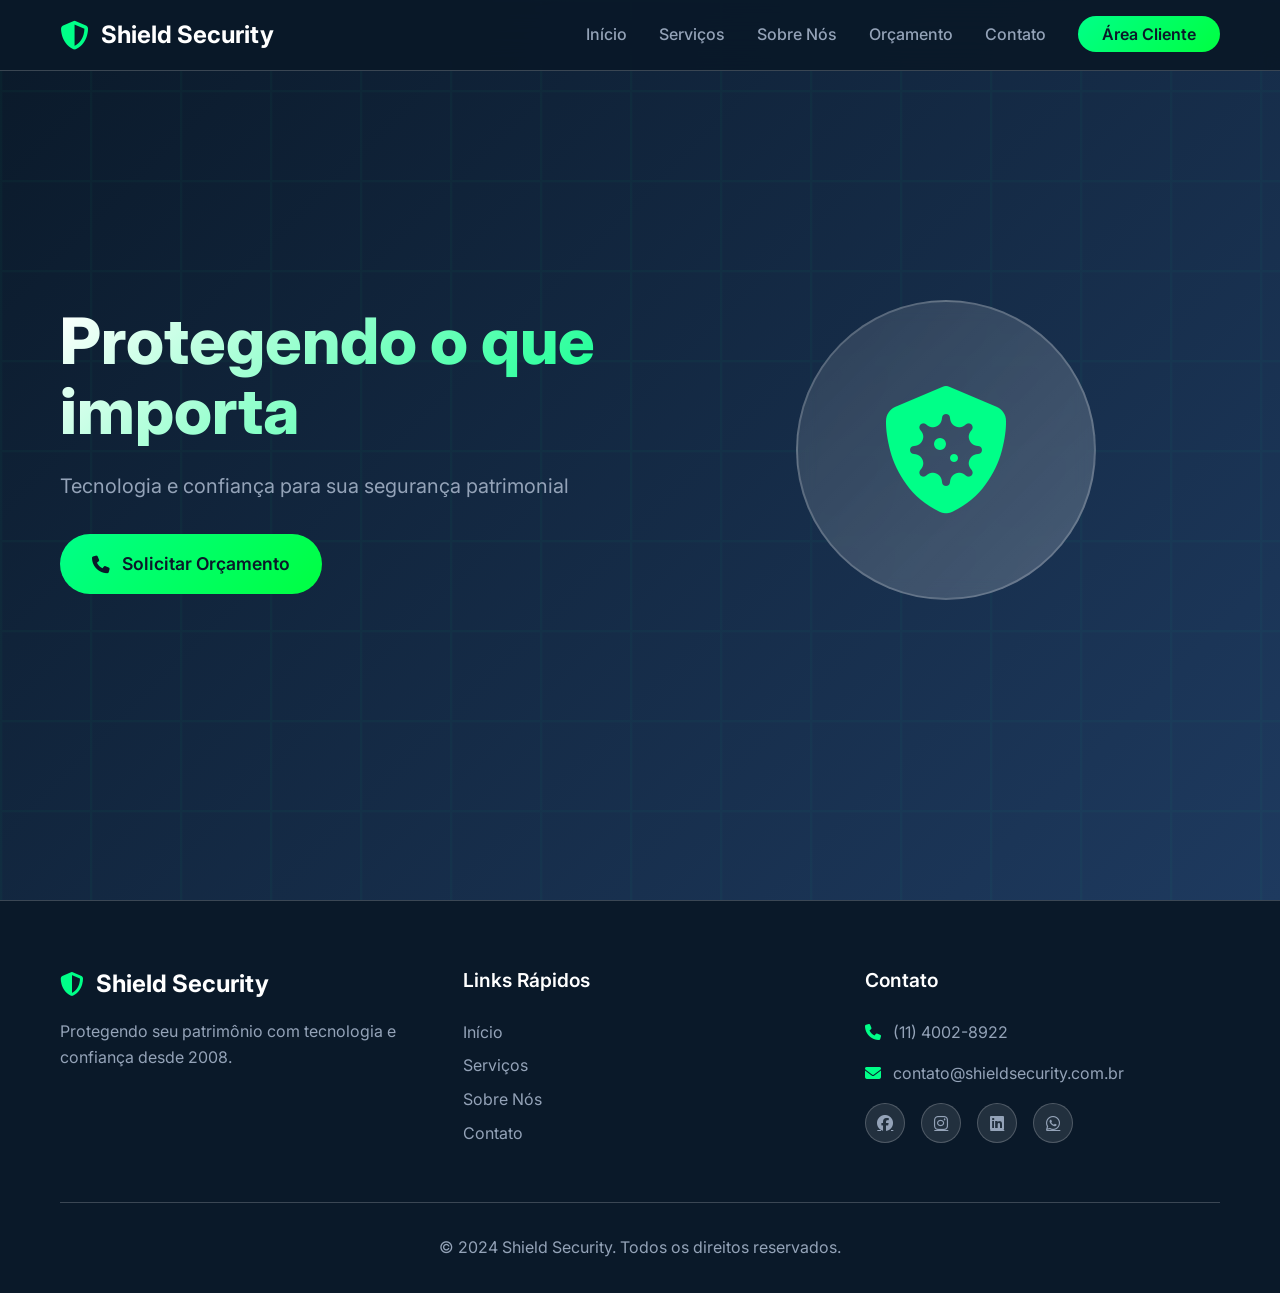
==== index.html @ 17a7c30c "Add files via upload" ====
<!DOCTYPE html>
<html lang="pt-BR">
<head>
    <meta charset="UTF-8">
    <meta name="viewport" content="width=device-width, initial-scale=1.0">
    <title>Shield Security - Protegendo o que importa</title>
    <link rel="stylesheet" href="style.css">
    <link rel="stylesheet" href="https://cdnjs.cloudflare.com/ajax/libs/font-awesome/6.4.0/css/all.min.css">
    <link href="https://fonts.googleapis.com/css2?family=Inter:wght@300;400;500;600;700;800&display=swap" rel="stylesheet">
</head>
<body>
    <!-- Menu Fixo -->
    <header class="header">
        <nav class="navbar">
            <div class="nav-container">
                <div class="nav-logo">
                    <i class="fas fa-shield-alt"></i>
                    <span>Shield Security</span>
                </div>
                <ul class="nav-menu">
                    <li><a href="index.html" class="nav-link">Início</a></li>
                    <li><a href="services.html" class="nav-link">Serviços</a></li>
                    <li><a href="about.html" class="nav-link">Sobre Nós</a></li>
                    <li><a href="orcamento.html" class="nav-link">Orçamento</a></li>
                    <li><a href="contact.html" class="nav-link">Contato</a></li>
                    <li><a href="login.html" class="nav-link login-btn">Área Cliente</a></li>
                </ul>
                <div class="hamburger">
                    <span></span>
                    <span></span>
                    <span></span>
                </div>
            </div>
        </nav>
    </header>

    <main>
        <!-- Banner Principal -->
        <section id="home" class="hero">
            <div class="hero-overlay"></div>
            <div class="hero-content">
                <div class="hero-text">
                    <h1 class="hero-title">Protegendo o que importa</h1>
                    <p class="hero-subtitle">Tecnologia e confiança para sua segurança patrimonial</p>
                    <a href="contact.html" class="cta-button">
                        <i class="fas fa-phone"></i>
                        Solicitar Orçamento
                    </a>
                </div>
                <div class="hero-visual">
                    <div class="security-icon">
                        <i class="fas fa-shield-virus"></i>
                    </div>
                </div>
            </div>
        </section>
    </main>

    <!-- Rodapé -->
    <footer class="footer">
        <div class="container">
            <div class="footer-content">
                <div class="footer-section">
                    <div class="footer-logo">
                        <i class="fas fa-shield-alt"></i>
                        <span>Shield Security</span>
                    </div>
                    <p>Protegendo seu patrimônio com tecnologia e confiança desde 2008.</p>
                </div>
                <div class="footer-section">
                    <h4>Links Rápidos</h4>
                    <ul>
                        <li><a href="index.html">Início</a></li>
                        <li><a href="services.html">Serviços</a></li>
                        <li><a href="about.html">Sobre Nós</a></li>
                        <li><a href="contact.html">Contato</a></li>
                    </ul>
                </div>
                <div class="footer-section">
                    <h4>Contato</h4>
                    <p><i class="fas fa-phone"></i> (11) 4002-8922</p>
                    <p><i class="fas fa-envelope"></i> contato@shieldsecurity.com.br</p>
                    <div class="social-links">
                        <a href="#" aria-label="Facebook"><i class="fab fa-facebook"></i></a>
                        <a href="#" aria-label="Instagram"><i class="fab fa-instagram"></i></a>
                        <a href="#" aria-label="LinkedIn"><i class="fab fa-linkedin"></i></a>
                        <a href="#" aria-label="WhatsApp"><i class="fab fa-whatsapp"></i></a>
                    </div>
                </div>
            </div>
            <div class="footer-bottom">
                <p>&copy; 2024 Shield Security. Todos os direitos reservados.</p>
            </div>
        </div>
    </footer>

    <script src="script.js"></script>
</body>
</html>
---- style.css ----
/* Reset e Configurações Base */
* {
    margin: 0;
    padding: 0;
    box-sizing: border-box;
}

:root {
    --primary-dark: #0a1929;
    --primary-blue: #1e3a5f;
    --accent-green: #00ff88;
    --accent-neon: #00ff41;
    --text-light: #ffffff;
    --text-gray: #94a3b8;
    --bg-dark: #0f172a;
    --bg-light: #1e293b;
    --glass-bg: rgba(255, 255, 255, 0.1);
    --glass-border: rgba(255, 255, 255, 0.2);
    --shadow-lg: 0 20px 25px -5px rgba(0, 0, 0, 0.1);
    --shadow-xl: 0 25px 50px -12px rgba(0, 0, 0, 0.25);
    --transition: all 0.3s cubic-bezier(0.4, 0, 0.2, 1);
}

body {
    font-family: 'Inter', sans-serif;
    line-height: 1.6;
    color: var(--text-light);
    background-color: var(--primary-dark);
    overflow-x: hidden;
}

.container {
    max-width: 1200px;
    margin: 0 auto;
    padding: 0 20px;
}

/* Header e Navegação */
.header {
    position: fixed;
    top: 0;
    width: 100%;
    background: rgba(10, 25, 41, 0.95);
    backdrop-filter: blur(20px);
    z-index: 1000;
    border-bottom: 1px solid var(--glass-border);
    transition: var(--transition);
}

.navbar {
    padding: 1rem 0;
}

.nav-container {
    max-width: 1200px;
    margin: 0 auto;
    padding: 0 20px;
    display: flex;
    justify-content: space-between;
    align-items: center;
}

.nav-logo {
    display: flex;
    align-items: center;
    gap: 12px;
    font-size: 1.5rem;
    font-weight: 700;
    color: var(--text-light);
}

.nav-logo i {
    color: var(--accent-green);
    font-size: 1.8rem;
}

.nav-menu {
    display: flex;
    list-style: none;
    gap: 2rem;
    align-items: center;
}

.nav-link {
    text-decoration: none;
    color: var(--text-gray);
    font-weight: 500;
    transition: var(--transition);
    position: relative;
    padding: 0.5rem 0;
}

.nav-link:hover {
    color: var(--text-light);
}

.nav-link::after {
    content: '';
    position: absolute;
    bottom: 0;
    left: 0;
    width: 0;
    height: 2px;
    background: var(--accent-green);
    transition: var(--transition);
}

.nav-link:hover::after {
    width: 100%;
}

.login-btn {
    background: linear-gradient(135deg, var(--accent-green), var(--accent-neon));
    color: var(--primary-dark) !important;
    padding: 0.5rem 1.5rem;
    border-radius: 25px;
    font-weight: 600;
    transition: var(--transition);
}

.login-btn:hover {
    transform: translateY(-2px);
    box-shadow: 0 10px 20px rgba(0, 255, 136, 0.3);
}

.hamburger {
    display: none;
    flex-direction: column;
    cursor: pointer;
}

.hamburger span {
    width: 25px;
    height: 3px;
    background: var(--text-light);
    margin: 3px 0;
    transition: var(--transition);
}

/* Hero Section */
.hero {
    min-height: 100vh;
    display: flex;
    align-items: center;
    position: relative;
    background: linear-gradient(135deg, var(--primary-dark) 0%, var(--primary-blue) 100%);
    overflow: hidden;
}

.hero-overlay {
    position: absolute;
    top: 0;
    left: 0;
    width: 100%;
    height: 100%;
    background: url('data:image/svg+xml,<svg xmlns="http://www.w3.org/2000/svg" viewBox="0 0 100 100"><defs><pattern id="grid" width="10" height="10" patternUnits="userSpaceOnUse"><path d="M 10 0 L 0 0 0 10" fill="none" stroke="rgba(0,255,136,0.1)" stroke-width="0.5"/></pattern></defs><rect width="100" height="100" fill="url(%23grid)"/></svg>');
    opacity: 0.3;
    animation: gridMove 20s linear infinite;
}

@keyframes gridMove {
    0% { transform: translate(0, 0); }
    100% { transform: translate(10px, 10px); }
}

.hero-content {
    max-width: 1200px;
    margin: 0 auto;
    padding: 0 20px;
    display: grid;
    grid-template-columns: 1fr 1fr;
    gap: 4rem;
    align-items: center;
    position: relative;
    z-index: 2;
}

.hero-title {
    font-size: 4rem;
    font-weight: 800;
    line-height: 1.1;
    margin-bottom: 1.5rem;
    background: linear-gradient(135deg, var(--text-light), var(--accent-green));
    background-clip: text;
    -webkit-background-clip: text;
    -webkit-text-fill-color: transparent;
    animation: titleGlow 3s ease-in-out infinite alternate;
}

@keyframes titleGlow {
    0% { filter: drop-shadow(0 0 20px rgba(0, 255, 136, 0.3)); }
    100% { filter: drop-shadow(0 0 40px rgba(0, 255, 136, 0.6)); }
}

.hero-subtitle {
    font-size: 1.25rem;
    color: var(--text-gray);
    margin-bottom: 2rem;
    font-weight: 400;
}

.cta-button {
    display: inline-flex;
    align-items: center;
    gap: 12px;
    background: linear-gradient(135deg, var(--accent-green), var(--accent-neon));
    color: var(--primary-dark);
    padding: 1rem 2rem;
    border-radius: 50px;
    text-decoration: none;
    font-weight: 600;
    font-size: 1.1rem;
    transition: var(--transition);
    position: relative;
    overflow: hidden;
}

.cta-button::before {
    content: '';
    position: absolute;
    top: 0;
    left: -100%;
    width: 100%;
    height: 100%;
    background: linear-gradient(90deg, transparent, rgba(255, 255, 255, 0.3), transparent);
    transition: left 0.5s;
}

.cta-button:hover {
    transform: translateY(-3px);
    box-shadow: 0 20px 40px rgba(0, 255, 136, 0.4);
}

.cta-button:hover::before {
    left: 100%;
}

.hero-visual {
    display: flex;
    justify-content: center;
    align-items: center;
}

.security-icon {
    width: 300px;
    height: 300px;
    background: linear-gradient(135deg, var(--glass-bg), var(--glass-border));
    border-radius: 50%;
    display: flex;
    align-items: center;
    justify-content: center;
    backdrop-filter: blur(10px);
    border: 2px solid var(--glass-border);
    animation: float 6s ease-in-out infinite;
}

.security-icon i {
    font-size: 8rem;
    color: var(--accent-green);
}

@keyframes float {
    0%, 100% { transform: translateY(0px); }
    50% { transform: translateY(-20px); }
}

/* Services Section */
.services {
    padding: 120px 0;
    background: var(--bg-dark);
}

.section-header {
    text-align: center;
    margin-bottom: 4rem;
}

.section-header h2 {
    font-size: 3rem;
    font-weight: 700;
    margin-bottom: 1rem;
    color: var(--text-light);
}

.section-header p {
    font-size: 1.25rem;
    color: var(--text-gray);
    max-width: 600px;
    margin: 0 auto;
}

.services-grid {
    display: grid;
    grid-template-columns: repeat(auto-fit, minmax(280px, 1fr));
    gap: 2rem;
}

.service-card {
    background: linear-gradient(135deg, var(--glass-bg), rgba(255, 255, 255, 0.05));
    backdrop-filter: blur(10px);
    border: 1px solid var(--glass-border);
    border-radius: 20px;
    padding: 2.5rem;
    text-align: center;
    transition: var(--transition);
    position: relative;
    overflow: hidden;
}

.service-card::before {
    content: '';
    position: absolute;
    top: 0;
    left: 0;
    width: 100%;
    height: 100%;
    background: linear-gradient(135deg, transparent, rgba(0, 255, 136, 0.1), transparent);
    opacity: 0;
    transition: var(--transition);
}

.service-card:hover {
    transform: translateY(-10px);
    border-color: var(--accent-green);
    box-shadow: var(--shadow-xl);
}

.service-card:hover::before {
    opacity: 1;
}

.service-icon {
    width: 80px;
    height: 80px;
    background: linear-gradient(135deg, var(--accent-green), var(--accent-neon));
    border-radius: 50%;
    display: flex;
    align-items: center;
    justify-content: center;
    margin: 0 auto 1.5rem;
    transition: var(--transition);
}

.service-card:hover .service-icon {
    transform: scale(1.1);
    box-shadow: 0 10px 30px rgba(0, 255, 136, 0.4);
}

.service-icon i {
    font-size: 2rem;
    color: var(--primary-dark);
}

.service-card h3 {
    font-size: 1.5rem;
    font-weight: 600;
    margin-bottom: 1rem;
    color: var(--text-light);
}

.service-card p {
    color: var(--text-gray);
    line-height: 1.6;
}

/* About Section */
.about {
    padding: 120px 0;
    background: linear-gradient(135deg, var(--primary-blue), var(--bg-light));
}

.about-content {
    display: grid;
    grid-template-columns: 2fr 1fr;
    gap: 4rem;
    align-items: center;
}

.about-text h2 {
    font-size: 3rem;
    font-weight: 700;
    margin-bottom: 2rem;
    color: var(--text-light);
}

.about-text p {
    font-size: 1.1rem;
    color: var(--text-gray);
    margin-bottom: 2rem;
    line-height: 1.8;
}

.about-stats {
    display: grid;
    grid-template-columns: repeat(3, 1fr);
    gap: 2rem;
    margin-top: 3rem;
}

.stat {
    text-align: center;
    padding: 2rem;
    background: var(--glass-bg);
    backdrop-filter: blur(10px);
    border: 1px solid var(--glass-border);
    border-radius: 15px;
    transition: var(--transition);
}

.stat:hover {
    transform: translateY(-5px);
    border-color: var(--accent-green);
}

.stat h3 {
    font-size: 2.5rem;
    font-weight: 700;
    color: var(--accent-green);
    margin-bottom: 0.5rem;
}

.stat p {
    color: var(--text-gray);
    font-weight: 500;
}

.about-visual {
    display: flex;
    justify-content: center;
    align-items: center;
}

.trust-badges {
    display: flex;
    flex-direction: column;
    gap: 2rem;
}

.trust-badges i {
    font-size: 4rem;
    color: var(--accent-green);
    opacity: 0.8;
    transition: var(--transition);
}

.trust-badges i:hover {
    opacity: 1;
    transform: scale(1.2);
}

/* Contact Section */
.contact {
    padding: 120px 0;
    background: var(--bg-dark);
}

.contact-content {
    display: grid;
    grid-template-columns: 1fr 1fr;
    gap: 4rem;
}

.contact-info h2 {
    font-size: 3rem;
    font-weight: 700;
    margin-bottom: 1rem;
    color: var(--text-light);
}

.contact-info p {
    font-size: 1.1rem;
    color: var(--text-gray);
    margin-bottom: 2rem;
}

.contact-details {
    display: flex;
    flex-direction: column;
    gap: 1.5rem;
}

.contact-item {
    display: flex;
    align-items: center;
    gap: 1rem;
    padding: 1.5rem;
    background: var(--glass-bg);
    backdrop-filter: blur(10px);
    border: 1px solid var(--glass-border);
    border-radius: 15px;
    transition: var(--transition);
}

.contact-item:hover {
    border-color: var(--accent-green);
    transform: translateX(10px);
}

.contact-item i {
    font-size: 1.5rem;
    color: var(--accent-green);
    width: 40px;
}

.contact-item h4 {
    font-size: 1rem;
    font-weight: 600;
    color: var(--text-light);
    margin-bottom: 0.25rem;
}

.contact-item p {
    color: var(--text-gray);
    margin: 0;
}

.contact-form {
    background: linear-gradient(135deg, var(--glass-bg), rgba(255, 255, 255, 0.05));
    backdrop-filter: blur(10px);
    border: 1px solid var(--glass-border);
    border-radius: 20px;
    padding: 2.5rem;
}

.form-group {
    margin-bottom: 1.5rem;
}

.form-group input,
.form-group textarea {
    width: 100%;
    padding: 1rem;
    background: rgba(255, 255, 255, 0.1);
    border: 1px solid var(--glass-border);
    border-radius: 10px;
    color: var(--text-light);
    font-family: inherit;
    font-size: 1rem;
    transition: var(--transition);
}

.form-group input::placeholder,
.form-group textarea::placeholder {
    color: var(--text-gray);
}

.form-group input:focus,
.form-group textarea:focus {
    outline: none;
    border-color: var(--accent-green);
    background: rgba(255, 255, 255, 0.15);
}

.submit-btn {
    width: 100%;
    padding: 1rem;
    background: linear-gradient(135deg, var(--accent-green), var(--accent-neon));
    color: var(--primary-dark);
    border: none;
    border-radius: 10px;
    font-weight: 600;
    font-size: 1.1rem;
    cursor: pointer;
    transition: var(--transition);
    display: flex;
    align-items: center;
    justify-content: center;
    gap: 10px;
}

.submit-btn:hover {
    transform: translateY(-2px);
    box-shadow: 0 10px 30px rgba(0, 255, 136, 0.4);
}

/* Footer */
.footer {
    background: var(--primary-dark);
    padding: 4rem 0 2rem;
    border-top: 1px solid var(--glass-border);
}

.footer-content {
    display: grid;
    grid-template-columns: repeat(auto-fit, minmax(250px, 1fr));
    gap: 3rem;
    margin-bottom: 3rem;
}

.footer-section h4 {
    font-size: 1.2rem;
    font-weight: 600;
    margin-bottom: 1.5rem;
    color: var(--text-light);
}

.footer-logo {
    display: flex;
    align-items: center;
    gap: 12px;
    font-size: 1.5rem;
    font-weight: 700;
    color: var(--text-light);
    margin-bottom: 1rem;
}

.footer-logo i {
    color: var(--accent-green);
}

.footer-section p {
    color: var(--text-gray);
    line-height: 1.6;
    margin-bottom: 1rem;
}

.footer-section ul {
    list-style: none;
}

.footer-section ul li {
    margin-bottom: 0.5rem;
}

.footer-section ul li a {
    color: var(--text-gray);
    text-decoration: none;
    transition: var(--transition);
}

.footer-section ul li a:hover {
    color: var(--accent-green);
}

.footer-section p i {
    color: var(--accent-green);
    margin-right: 0.5rem;
}

.social-links {
    display: flex;
    gap: 1rem;
    margin-top: 1rem;
}

.social-links a {
    width: 40px;
    height: 40px;
    background: var(--glass-bg);
    border: 1px solid var(--glass-border);
    border-radius: 50%;
    display: flex;
    align-items: center;
    justify-content: center;
    color: var(--text-gray);
    transition: var(--transition);
}

.social-links a:hover {
    color: var(--accent-green);
    border-color: var(--accent-green);
    transform: translateY(-3px);
}

.footer-bottom {
    text-align: center;
    padding-top: 2rem;
    border-top: 1px solid var(--glass-border);
    color: var(--text-gray);
}

/* Responsividade */
@media (max-width: 768px) {
    .hamburger {
        display: flex;
    }
    
    .nav-menu {
        position: fixed;
        left: -100%;
        top: 70px;
        flex-direction: column;
        background: rgba(10, 25, 41, 0.98);
        backdrop-filter: blur(20px);
        width: 100%;
        text-align: center;
        transition: 0.3s;
        box-shadow: var(--shadow-xl);
        padding: 2rem 0;
        gap: 1.5rem;
    }
    
    .nav-menu.active {
        left: 0;
    }
    
    .hero-content {
        grid-template-columns: 1fr;
        text-align: center;
        gap: 2rem;
    }
    
    .hero-title {
        font-size: 2.5rem;
    }
    
    .security-icon {
        width: 200px;
        height: 200px;
    }
    
    .security-icon i {
        font-size: 5rem;
    }
    
    .about-content {
        grid-template-columns: 1fr;
        gap: 2rem;
    }
    
    .about-stats {
        grid-template-columns: 1fr;
        gap: 1rem;
    }
    
    .contact-content {
        grid-template-columns: 1fr;
        gap: 2rem;
    }
    
    .footer-content {
        grid-template-columns: 1fr;
        gap: 2rem;
        text-align: center;
    }
    
    .social-links {
        justify-content: center;
    }
    
    .trust-badges {
        flex-direction: row;
        justify-content: center;
    }
}

@media (max-width: 480px) {
    .container {
        padding: 0 15px;
    }
    
    .hero-title {
        font-size: 2rem;
    }
    
    .section-header h2 {
        font-size: 2rem;
    }
    
    .contact-info h2,
    .about-text h2 {
        font-size: 2rem;
    }
    
    .services-grid {
        grid-template-columns: 1fr;
    }
    
    .service-card {
        padding: 2rem;
    }
}

/* Animações e Transições */
.fade-in {
    opacity: 0;
    transform: translateY(30px);
    animation: fadeIn 0.8s ease-out forwards;
}

@keyframes fadeIn {
    to {
        opacity: 1;
        transform: translateY(0);
    }
}

/* Menu Hamburguer Ativo */
.hamburger.active span:nth-child(1) {
    transform: rotate(-45deg) translate(-5px, 6px);
}

.hamburger.active span:nth-child(2) {
    opacity: 0;
}

.hamburger.active span:nth-child(3) {
    transform: rotate(45deg) translate(-5px, -6px);
}

/* Scroll Suave */
html {
    scroll-behavior: smooth;
}

/* Notificações */
.notification {
    position: fixed;
    top: 100px;
    right: 20px;
    padding: 1rem 1.5rem;
    background: linear-gradient(135deg, var(--accent-green), var(--accent-neon));
    color: var(--primary-dark);
    border-radius: 10px;
    box-shadow: var(--shadow-xl);
    z-index: 10000;
    transform: translateX(400px);
    transition: transform 0.3s ease;
    max-width: 300px;
    font-weight: 600;
}

.notification.show {
    transform: translateX(0);
}
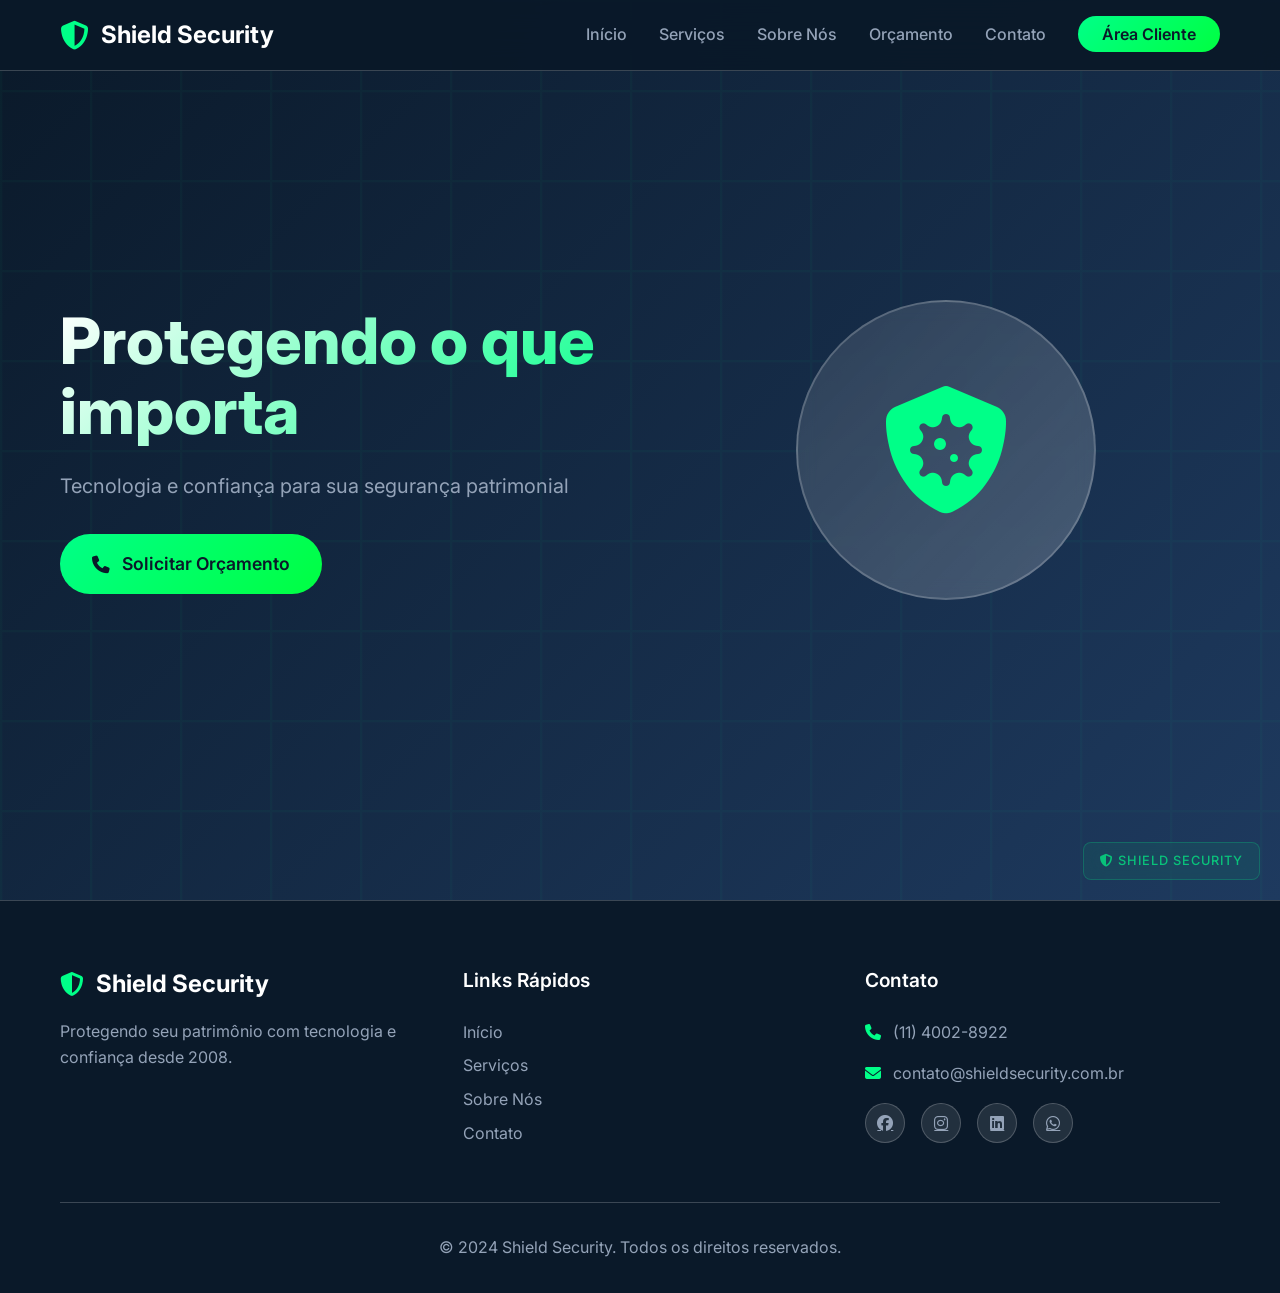
==== commit 4c74949b: "update" ====
--- a/index.html
+++ b/index.html
@@ -94,6 +94,12 @@
         </div>
     </footer>
 
+    <!-- Marca d'Água -->
+    <div class="watermark">
+        <i class="fas fa-shield-alt"></i>
+        Shield Security
+    </div>
+
     <script src="script.js"></script>
 </body>
 </html>
--- a/style.css
+++ b/style.css
@@ -571,6 +571,33 @@
 .submit-btn:hover {
     transform: translateY(-2px);
     box-shadow: 0 10px 30px rgba(0, 255, 136, 0.4);
+}
+
+/* Marca d'Água */
+.watermark {
+    position: fixed;
+    bottom: 20px;
+    right: 20px;
+    background: rgba(0, 255, 136, 0.1);
+    border: 1px solid rgba(0, 255, 136, 0.3);
+    border-radius: 8px;
+    padding: 8px 16px;
+    color: var(--accent-green);
+    font-size: 0.8rem;
+    font-weight: 500;
+    z-index: 1000;
+    pointer-events: none;
+    opacity: 0.7;
+    transition: var(--transition);
+    backdrop-filter: blur(10px);
+    text-transform: uppercase;
+    letter-spacing: 1px;
+}
+
+.watermark:hover {
+    opacity: 1;
+    background: rgba(0, 255, 136, 0.15);
+    border-color: var(--accent-green);
 }
 
 /* Footer */
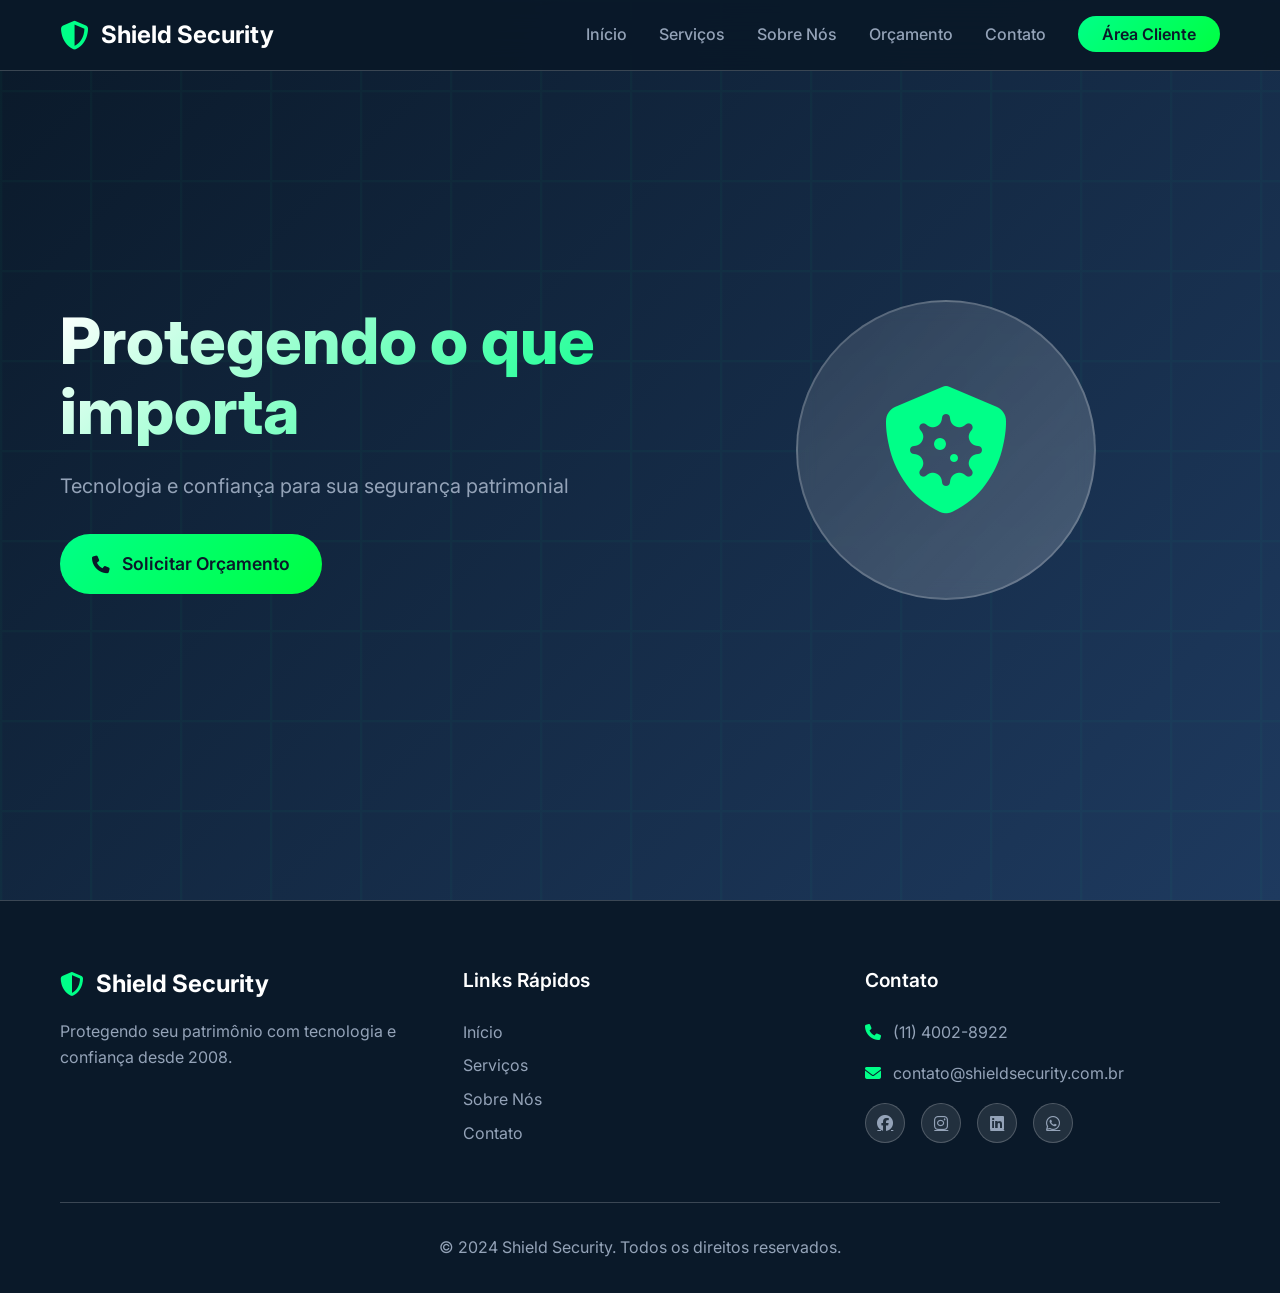
==== commit 5d2054af: "update" ====
--- a/index.html
+++ b/index.html
@@ -94,12 +94,6 @@
         </div>
     </footer>
 
-    <!-- Marca d'Água -->
-    <div class="watermark">
-        <i class="fas fa-shield-alt"></i>
-        Shield Security
-    </div>
-
     <script src="script.js"></script>
 </body>
 </html>
--- a/style.css
+++ b/style.css
@@ -571,33 +571,6 @@
 .submit-btn:hover {
     transform: translateY(-2px);
     box-shadow: 0 10px 30px rgba(0, 255, 136, 0.4);
-}
-
-/* Marca d'Água */
-.watermark {
-    position: fixed;
-    bottom: 20px;
-    right: 20px;
-    background: rgba(0, 255, 136, 0.1);
-    border: 1px solid rgba(0, 255, 136, 0.3);
-    border-radius: 8px;
-    padding: 8px 16px;
-    color: var(--accent-green);
-    font-size: 0.8rem;
-    font-weight: 500;
-    z-index: 1000;
-    pointer-events: none;
-    opacity: 0.7;
-    transition: var(--transition);
-    backdrop-filter: blur(10px);
-    text-transform: uppercase;
-    letter-spacing: 1px;
-}
-
-.watermark:hover {
-    opacity: 1;
-    background: rgba(0, 255, 136, 0.15);
-    border-color: var(--accent-green);
 }
 
 /* Footer */
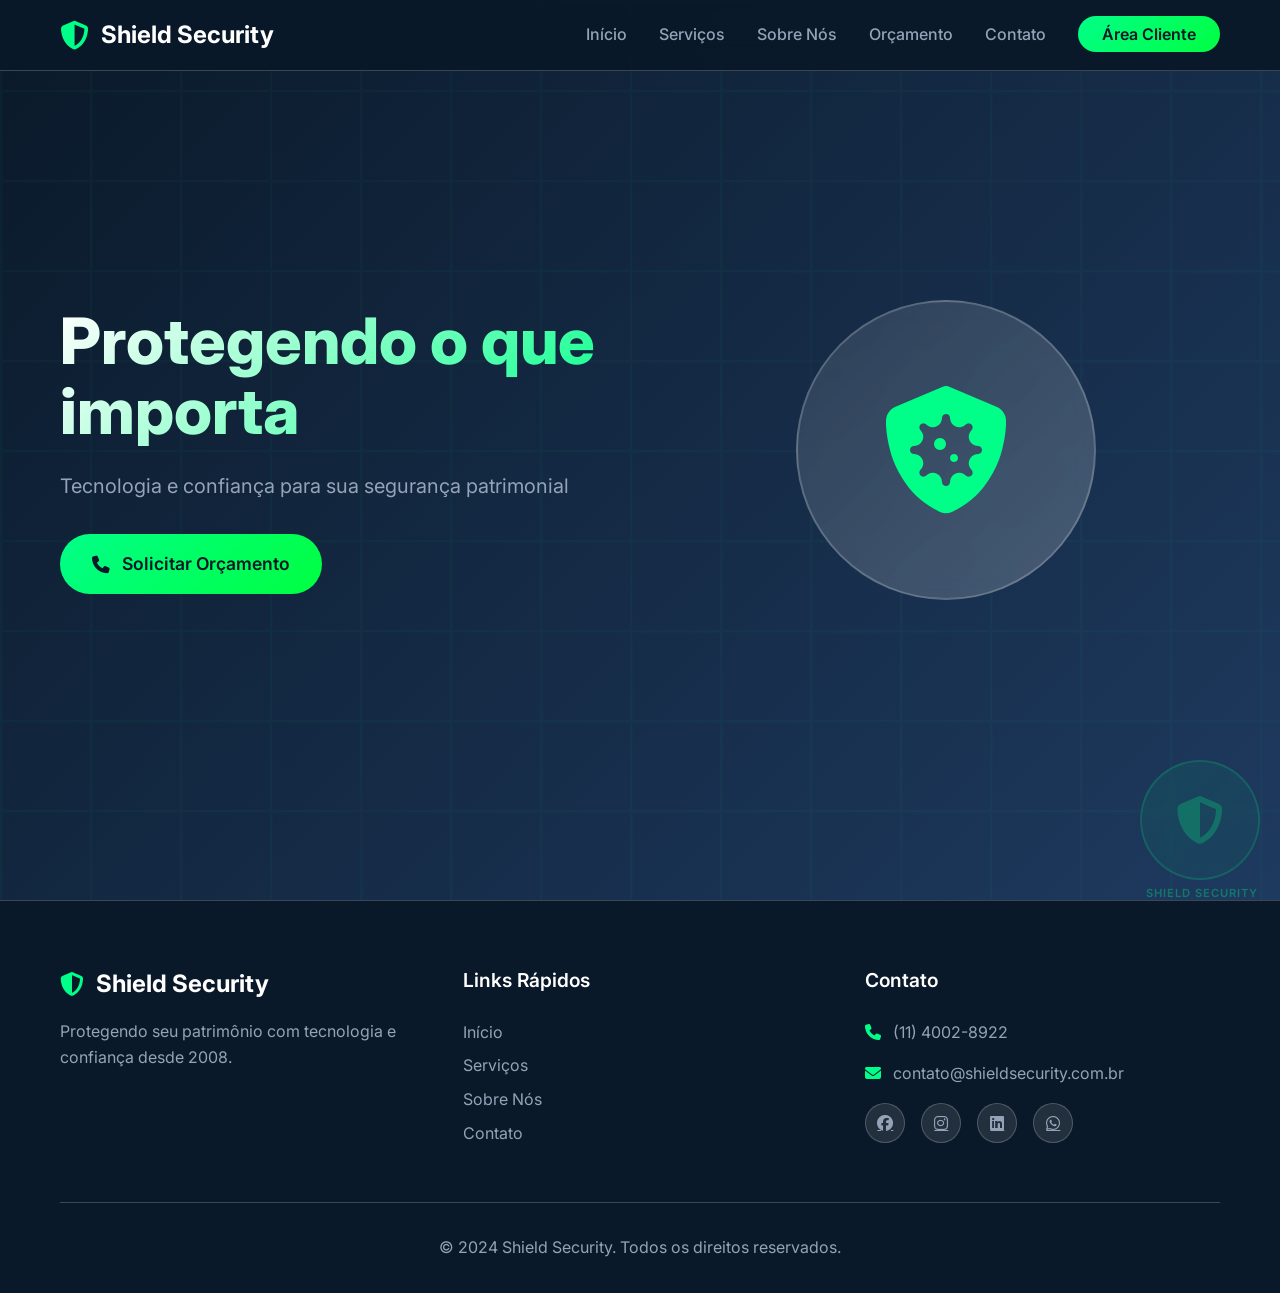
==== commit aaede42f: "update" ====
--- a/index.html
+++ b/index.html
@@ -94,6 +94,12 @@
         </div>
     </footer>
 
+    <!-- Marca d'água -->
+    <div class="watermark">
+        <i class="fas fa-shield-alt"></i>
+        <span class="watermark-text">Shield Security</span>
+    </div>
+    
     <script src="script.js"></script>
 </body>
 </html>
--- a/style.css
+++ b/style.css
@@ -573,7 +573,91 @@
     box-shadow: 0 10px 30px rgba(0, 255, 136, 0.4);
 }
 
-/* Footer */
+/* Marca d'água */
+.watermark {
+    position: fixed;
+    bottom: 20px;
+    right: 20px;
+    width: 120px;
+    height: 120px;
+    background: linear-gradient(135deg, rgba(0, 255, 136, 0.1), rgba(0, 255, 136, 0.05));
+    border-radius: 50%;
+    display: flex;
+    align-items: center;
+    justify-content: center;
+    z-index: 1000;
+    pointer-events: none;
+    opacity: 0.8;
+    animation: watermarkFloat 6s ease-in-out infinite;
+    backdrop-filter: blur(5px);
+    border: 2px solid rgba(0, 255, 136, 0.2);
+}
+
+.watermark i {
+    font-size: 3rem;
+    color: rgba(0, 255, 136, 0.3);
+    animation: watermarkPulse 3s ease-in-out infinite;
+}
+
+.watermark-text {
+    position: absolute;
+    bottom: -25px;
+    right: 0;
+    font-size: 0.7rem;
+    color: rgba(0, 255, 136, 0.4);
+    font-weight: 600;
+    text-transform: uppercase;
+    letter-spacing: 1px;
+    white-space: nowrap;
+}
+
+@keyframes watermarkFloat {
+    0%, 100% { transform: translateY(0px) rotate(0deg); }
+    50% { transform: translateY(-10px) rotate(5deg); }
+}
+
+@keyframes watermarkPulse {
+    0%, 100% { opacity: 0.3; transform: scale(1); }
+    50% { opacity: 0.6; transform: scale(1.1); }
+}
+
+/* Ocultar marca d'água em mobile */
+@media (max-width: 768px) {
+    .watermark {
+        width: 80px;
+        height: 80px;
+        bottom: 15px;
+        right: 15px;
+    }
+    
+    .watermark i {
+        font-size: 2rem;
+    }
+    
+    .watermark-text {
+        font-size: 0.6rem;
+        bottom: -20px;
+    }
+}
+
+@media (max-width: 480px) {
+    .watermark {
+        width: 60px;
+        height: 60px;
+        bottom: 10px;
+        right: 10px;
+    }
+    
+    .watermark i {
+        font-size: 1.5rem;
+    }
+    
+    .watermark-text {
+        display: none;
+    }
+}
+
+/* Footer Styles */
 .footer {
     background: var(--primary-dark);
     padding: 4rem 0 2rem;
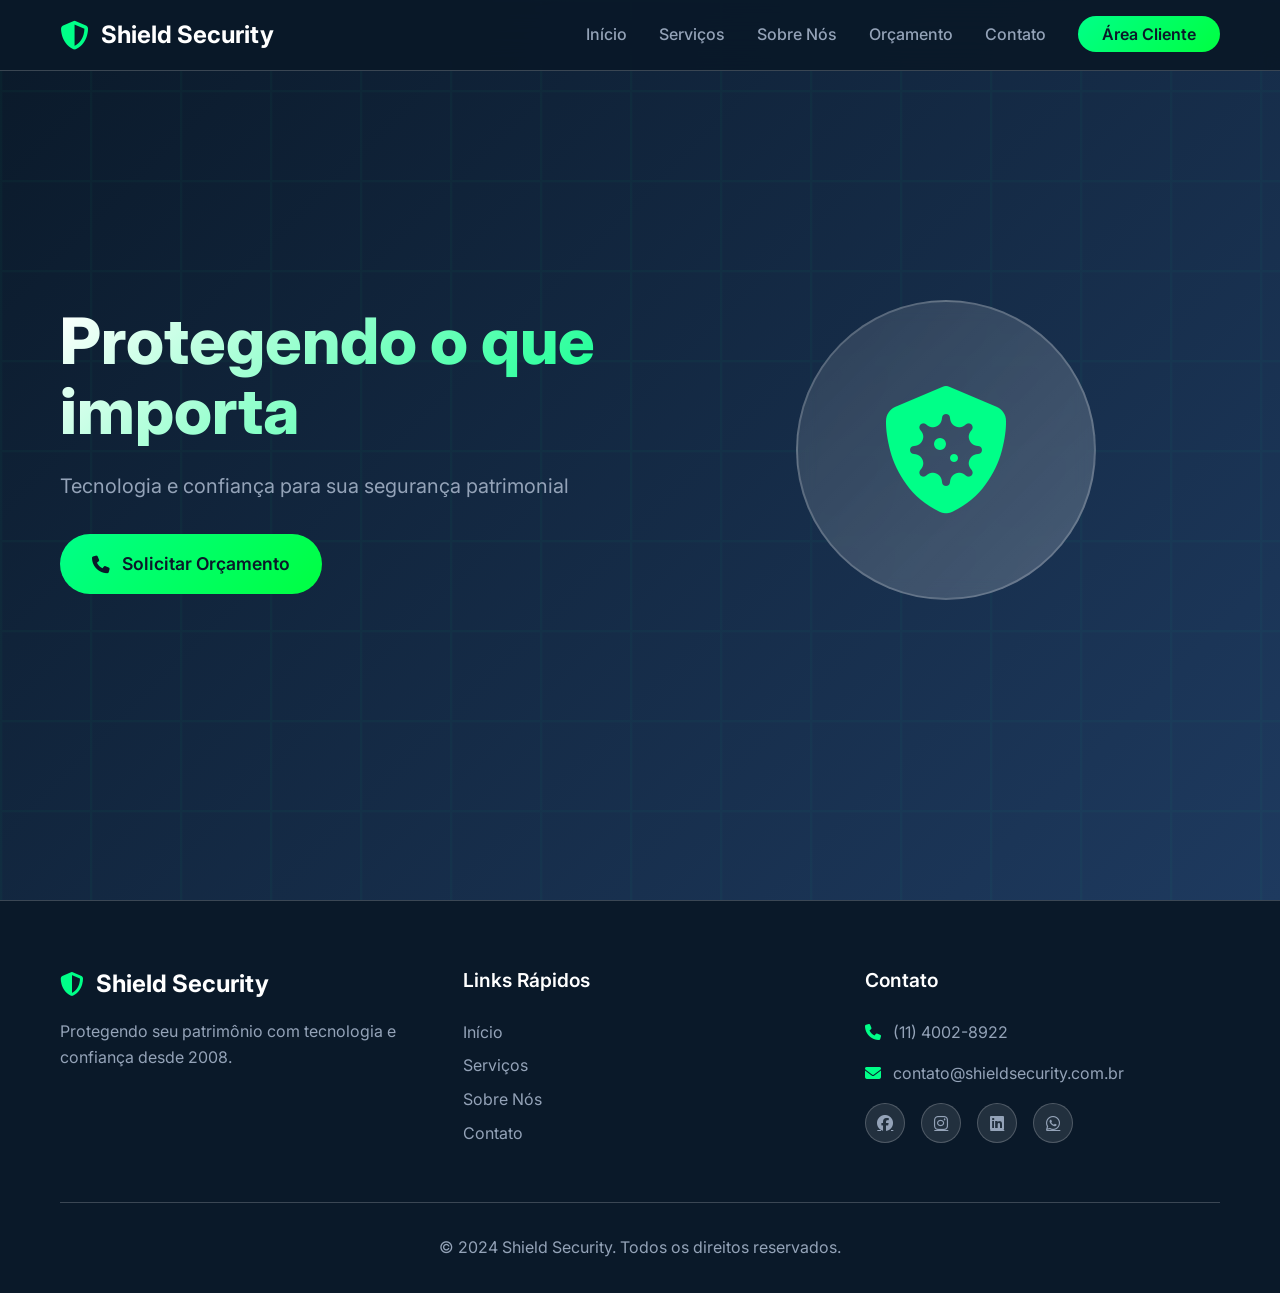
==== commit f27f255e: "update" ====
--- a/index.html
+++ b/index.html
@@ -94,12 +94,6 @@
         </div>
     </footer>
 
-    <!-- Marca d'água -->
-    <div class="watermark">
-        <i class="fas fa-shield-alt"></i>
-        <span class="watermark-text">Shield Security</span>
-    </div>
-    
     <script src="script.js"></script>
 </body>
 </html>
--- a/style.css
+++ b/style.css
@@ -573,89 +573,6 @@
     box-shadow: 0 10px 30px rgba(0, 255, 136, 0.4);
 }
 
-/* Marca d'água */
-.watermark {
-    position: fixed;
-    bottom: 20px;
-    right: 20px;
-    width: 120px;
-    height: 120px;
-    background: linear-gradient(135deg, rgba(0, 255, 136, 0.1), rgba(0, 255, 136, 0.05));
-    border-radius: 50%;
-    display: flex;
-    align-items: center;
-    justify-content: center;
-    z-index: 1000;
-    pointer-events: none;
-    opacity: 0.8;
-    animation: watermarkFloat 6s ease-in-out infinite;
-    backdrop-filter: blur(5px);
-    border: 2px solid rgba(0, 255, 136, 0.2);
-}
-
-.watermark i {
-    font-size: 3rem;
-    color: rgba(0, 255, 136, 0.3);
-    animation: watermarkPulse 3s ease-in-out infinite;
-}
-
-.watermark-text {
-    position: absolute;
-    bottom: -25px;
-    right: 0;
-    font-size: 0.7rem;
-    color: rgba(0, 255, 136, 0.4);
-    font-weight: 600;
-    text-transform: uppercase;
-    letter-spacing: 1px;
-    white-space: nowrap;
-}
-
-@keyframes watermarkFloat {
-    0%, 100% { transform: translateY(0px) rotate(0deg); }
-    50% { transform: translateY(-10px) rotate(5deg); }
-}
-
-@keyframes watermarkPulse {
-    0%, 100% { opacity: 0.3; transform: scale(1); }
-    50% { opacity: 0.6; transform: scale(1.1); }
-}
-
-/* Ocultar marca d'água em mobile */
-@media (max-width: 768px) {
-    .watermark {
-        width: 80px;
-        height: 80px;
-        bottom: 15px;
-        right: 15px;
-    }
-    
-    .watermark i {
-        font-size: 2rem;
-    }
-    
-    .watermark-text {
-        font-size: 0.6rem;
-        bottom: -20px;
-    }
-}
-
-@media (max-width: 480px) {
-    .watermark {
-        width: 60px;
-        height: 60px;
-        bottom: 10px;
-        right: 10px;
-    }
-    
-    .watermark i {
-        font-size: 1.5rem;
-    }
-    
-    .watermark-text {
-        display: none;
-    }
-}
 
 /* Footer Styles */
 .footer {
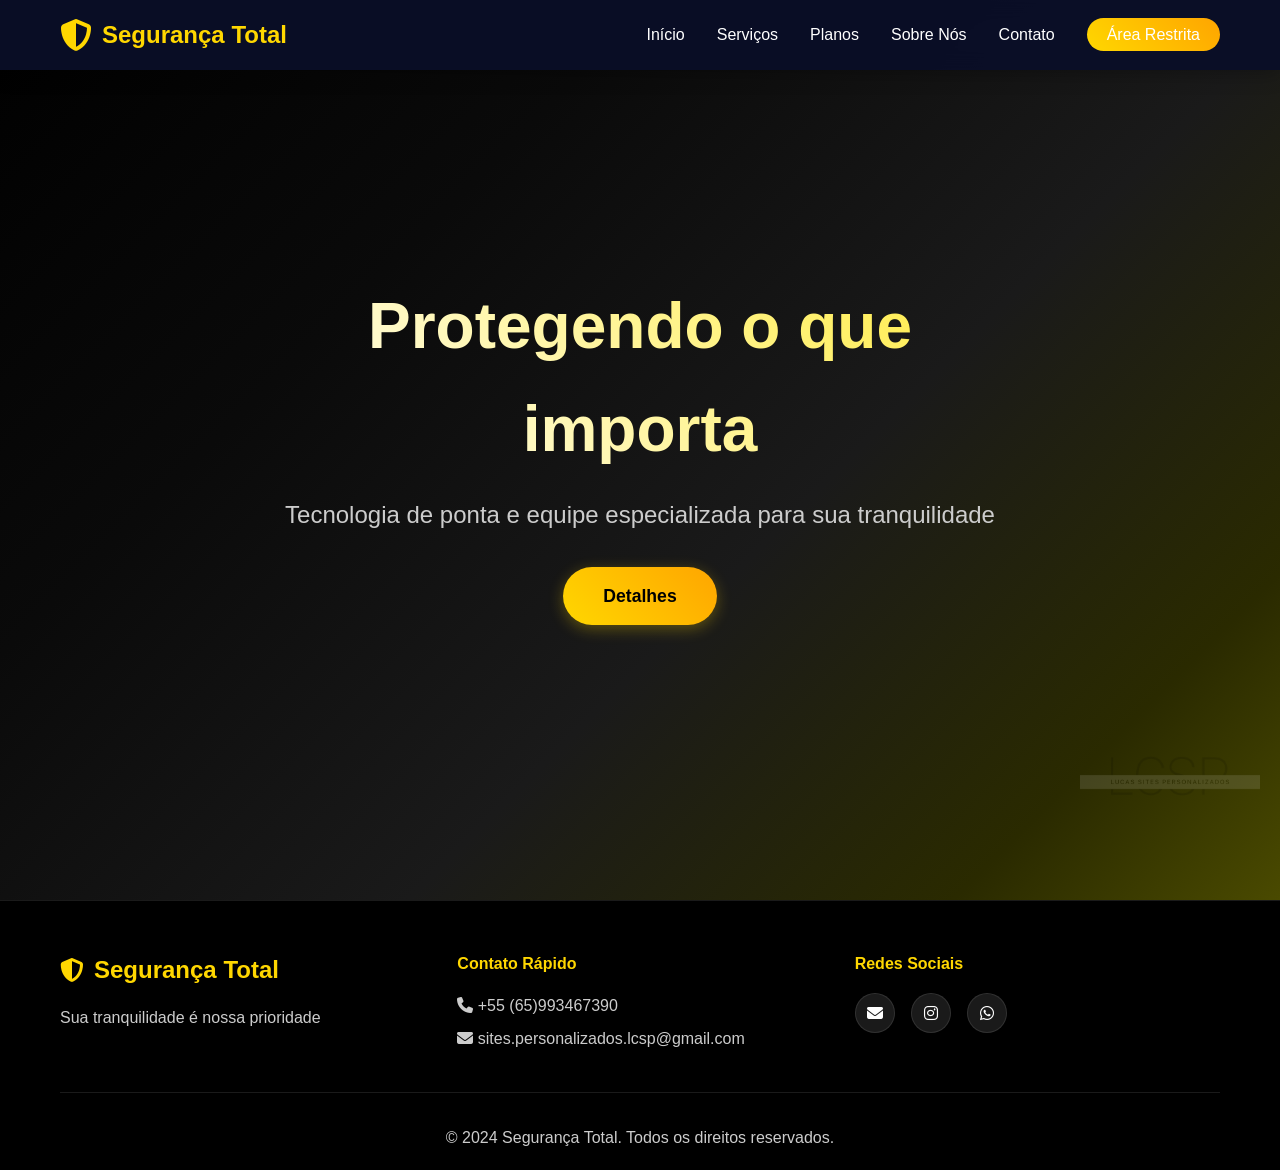
==== commit 183dbb03: "update" ====
--- a/index.html
+++ b/index.html
@@ -3,10 +3,9 @@
 <head>
     <meta charset="UTF-8">
     <meta name="viewport" content="width=device-width, initial-scale=1.0">
-    <title>Shield Security - Protegendo o que importa</title>
+    <title>Segurança Total - Protegendo o que importa</title>
     <link rel="stylesheet" href="style.css">
     <link rel="stylesheet" href="https://cdnjs.cloudflare.com/ajax/libs/font-awesome/6.4.0/css/all.min.css">
-    <link href="https://fonts.googleapis.com/css2?family=Inter:wght@300;400;500;600;700;800&display=swap" rel="stylesheet">
 </head>
 <body>
     <!-- Menu Fixo -->
@@ -15,20 +14,32 @@
             <div class="nav-container">
                 <div class="nav-logo">
                     <i class="fas fa-shield-alt"></i>
-                    <span>Shield Security</span>
+                    <span>Segurança Total</span>
                 </div>
                 <ul class="nav-menu">
-                    <li><a href="index.html" class="nav-link">Início</a></li>
-                    <li><a href="services.html" class="nav-link">Serviços</a></li>
-                    <li><a href="about.html" class="nav-link">Sobre Nós</a></li>
-                    <li><a href="orcamento.html" class="nav-link">Orçamento</a></li>
-                    <li><a href="contact.html" class="nav-link">Contato</a></li>
-                    <li><a href="login.html" class="nav-link login-btn">Área Cliente</a></li>
+                    <li class="nav-item">
+                        <a href="#home" class="nav-link">Início</a>
+                    </li>
+                    <li class="nav-item">
+                        <a href="services.html" class="nav-link">Serviços</a>
+                    </li>
+                    <li class="nav-item">
+                        <a href="plans.html" class="nav-link">Planos</a>
+                    </li>
+                    <li class="nav-item">
+                        <a href="about.html" class="nav-link">Sobre Nós</a>
+                    </li>
+                    <li class="nav-item">
+                        <a href="contact.html" class="nav-link">Contato</a>
+                    </li>
+                    <li class="nav-item">
+                        <a href="login.html" class="nav-link login-btn">Área Restrita</a>
+                    </li>
                 </ul>
                 <div class="hamburger">
-                    <span></span>
-                    <span></span>
-                    <span></span>
+                    <span class="bar"></span>
+                    <span class="bar"></span>
+                    <span class="bar"></span>
                 </div>
             </div>
         </nav>
@@ -37,20 +48,26 @@
     <main>
         <!-- Banner Principal -->
         <section id="home" class="hero">
-            <div class="hero-overlay"></div>
             <div class="hero-content">
-                <div class="hero-text">
-                    <h1 class="hero-title">Protegendo o que importa</h1>
-                    <p class="hero-subtitle">Tecnologia e confiança para sua segurança patrimonial</p>
-                    <a href="contact.html" class="cta-button">
-                        <i class="fas fa-phone"></i>
-                        Solicitar Orçamento
-                    </a>
-                </div>
-                <div class="hero-visual">
-                    <div class="security-icon">
-                        <i class="fas fa-shield-virus"></i>
-                    </div>
+                <h1 class="hero-title">Protegendo o que importa</h1>
+                <p class="hero-subtitle">Tecnologia de ponta e equipe especializada para sua tranquilidade</p>
+                <a href="services.html" class="cta-button">Detalhes</a>
+            </div>
+            <div class="hero-bg">
+                <div class="security-overlay"></div>
+                <div class="bubbles-container">
+                    <div class="bubble bubble-1"></div>
+                    <div class="bubble bubble-2"></div>
+                    <div class="bubble bubble-3"></div>
+                    <div class="bubble bubble-4"></div>
+                    <div class="bubble bubble-5"></div>
+                    <div class="bubble bubble-6"></div>
+                    <div class="bubble bubble-7"></div>
+                    <div class="bubble bubble-8"></div>
+                    <div class="bubble bubble-9"></div>
+                    <div class="bubble bubble-10"></div>
+                    <div class="bubble bubble-11"></div>
+                    <div class="bubble bubble-12"></div>
                 </div>
             </div>
         </section>
@@ -63,37 +80,35 @@
                 <div class="footer-section">
                     <div class="footer-logo">
                         <i class="fas fa-shield-alt"></i>
-                        <span>Shield Security</span>
+                        <span>Segurança Total</span>
                     </div>
-                    <p>Protegendo seu patrimônio com tecnologia e confiança desde 2008.</p>
+                    <p>Sua tranquilidade é nossa prioridade</p>
                 </div>
                 <div class="footer-section">
-                    <h4>Links Rápidos</h4>
-                    <ul>
-                        <li><a href="index.html">Início</a></li>
-                        <li><a href="services.html">Serviços</a></li>
-                        <li><a href="about.html">Sobre Nós</a></li>
-                        <li><a href="contact.html">Contato</a></li>
-                    </ul>
+                    <h4>Contato Rápido</h4>
+                    <p><i class="fas fa-phone"></i> +55 (65)993467390</p>
+                    <p><i class="fas fa-envelope"></i> sites.personalizados.lcsp@gmail.com</p>
                 </div>
                 <div class="footer-section">
-                    <h4>Contato</h4>
-                    <p><i class="fas fa-phone"></i> (11) 4002-8922</p>
-                    <p><i class="fas fa-envelope"></i> contato@shieldsecurity.com.br</p>
+                    <h4>Redes Sociais</h4>
                     <div class="social-links">
-                        <a href="#" aria-label="Facebook"><i class="fab fa-facebook"></i></a>
-                        <a href="#" aria-label="Instagram"><i class="fab fa-instagram"></i></a>
-                        <a href="#" aria-label="LinkedIn"><i class="fab fa-linkedin"></i></a>
+                        <a href="https://mail.google.com/mail/?view=cm&to=sites.personalizados.lcsp@gmail.com" target="_blank" aria-label="Email"><i class="fas fa-envelope"></i></a>
+                        <a href="https://www.instagram.com/lcsp.web/" target="_blank" aria-label="Instagram"><i class="fab fa-instagram"></i></a>
                         <a href="#" aria-label="WhatsApp"><i class="fab fa-whatsapp"></i></a>
                     </div>
                 </div>
             </div>
             <div class="footer-bottom">
-                <p>&copy; 2024 Shield Security. Todos os direitos reservados.</p>
+                <p>&copy; 2024 Segurança Total. Todos os direitos reservados.</p>
             </div>
         </div>
     </footer>
 
+    <!-- Watermark -->
+    <div class="watermark">
+        <img src="assets/marca d'água off.png" alt="Marca d'água">
+    </div>
+
     <script src="script.js"></script>
 </body>
 </html>
--- a/style.css
+++ b/style.css
@@ -6,27 +6,191 @@
 }
 
 :root {
-    --primary-dark: #0a1929;
-    --primary-blue: #1e3a5f;
-    --accent-green: #00ff88;
-    --accent-neon: #00ff41;
+    --primary-dark: #000000;
+    --secondary-dark: #1a1a1a;
+    --accent-yellow: #FFD700;
+    --neon-yellow: #FFEB3B;
+    --neon-orange: #FFA500;
     --text-light: #ffffff;
-    --text-gray: #94a3b8;
-    --bg-dark: #0f172a;
-    --bg-light: #1e293b;
+    --text-gray: #cccccc;
+    --card-bg: rgba(26, 26, 26, 0.8);
     --glass-bg: rgba(255, 255, 255, 0.1);
-    --glass-border: rgba(255, 255, 255, 0.2);
-    --shadow-lg: 0 20px 25px -5px rgba(0, 0, 0, 0.1);
-    --shadow-xl: 0 25px 50px -12px rgba(0, 0, 0, 0.25);
-    --transition: all 0.3s cubic-bezier(0.4, 0, 0.2, 1);
+    --shadow: 0 8px 32px rgba(0, 0, 0, 0.5);
+}
+
+html {
+    scroll-behavior: smooth;
 }
 
 body {
-    font-family: 'Inter', sans-serif;
+    font-family: 'Segoe UI', Tahoma, Geneva, Verdana, sans-serif;
+    background: linear-gradient(135deg, var(--primary-dark) 0%, var(--secondary-dark) 100%);
+    color: var(--text-light);
     line-height: 1.6;
-    color: var(--text-light);
-    background-color: var(--primary-dark);
     overflow-x: hidden;
+}
+
+/* Section Title Styles */
+.section-title {
+    font-family: 'Georgia', 'Times New Roman', serif;
+    font-size: 3.5rem;
+    font-weight: 300;
+    letter-spacing: 2px;
+    text-transform: uppercase;
+    margin-bottom: 2rem;
+    background: linear-gradient(45deg, var(--accent-yellow), var(--neon-orange));
+    -webkit-background-clip: text;
+    -webkit-text-fill-color: transparent;
+    background-clip: text;
+    text-shadow: 0 0 30px rgba(255, 215, 0, 0.3);
+}
+
+.section-subtitle {
+    font-family: 'Georgia', 'Times New Roman', serif;
+    font-size: 1.4rem;
+    font-weight: 300;
+    color: var(--text-gray);
+    margin-bottom: 3rem;
+    letter-spacing: 1px;
+    text-align: center;
+}
+
+/* Section Dividers */
+.section-divider {
+    position: relative;
+    padding: 80px 0;
+    margin: 40px 0;
+    background: linear-gradient(45deg, var(--secondary-dark), rgba(255, 215, 0, 0.05), var(--secondary-dark));
+    border-top: 2px solid rgba(255, 215, 0, 0.2);
+    border-bottom: 2px solid rgba(255, 215, 0, 0.2);
+    overflow: hidden;
+}
+
+.section-divider::before {
+    content: '';
+    position: absolute;
+    top: 0;
+    left: -100%;
+    width: 100%;
+    height: 2px;
+    background: linear-gradient(90deg, transparent, var(--accent-yellow), transparent);
+    animation: slideIn 3s ease-in-out infinite;
+}
+
+.section-divider::after {
+    content: '';
+    position: absolute;
+    bottom: 0;
+    right: -100%;
+    width: 100%;
+    height: 2px;
+    background: linear-gradient(90deg, transparent, var(--accent-yellow), transparent);
+    animation: slideIn 3s ease-in-out infinite reverse;
+}
+
+@keyframes slideIn {
+    0% { transform: translateX(0); }
+    100% { transform: translateX(200%); }
+}
+
+.section-divider-alt {
+    position: relative;
+    padding: 60px 0;
+    margin: 30px 0;
+    text-align: center;
+    background: var(--glass-bg);
+    backdrop-filter: blur(10px);
+    border-left: 4px solid var(--accent-yellow);
+    border-right: 4px solid var(--accent-yellow);
+    box-shadow: 0 0 30px rgba(255, 215, 0, 0.1);
+}
+
+.section-divider-alt::before {
+    content: '';
+    position: absolute;
+    top: 50%;
+    left: 50%;
+    transform: translate(-50%, -50%);
+    width: 60px;
+    height: 60px;
+    background: var(--accent-yellow);
+    border-radius: 50%;
+    opacity: 0.1;
+    animation: pulse 2s ease-in-out infinite;
+}
+
+@keyframes pulse {
+    0%, 100% { transform: translate(-50%, -50%) scale(1); opacity: 0.1; }
+    50% { transform: translate(-50%, -50%) scale(1.2); opacity: 0.2; }
+}
+
+.wave-divider {
+    position: relative;
+    padding: 60px 0;
+    margin: 40px 0;
+    background: linear-gradient(135deg, var(--secondary-dark), rgba(255, 215, 0, 0.08), var(--secondary-dark));
+}
+
+.wave-divider::before {
+    content: '';
+    position: absolute;
+    top: -20px;
+    left: 0;
+    width: 100%;
+    height: 40px;
+    background: url("data:image/svg+xml,%3Csvg xmlns='http://www.w3.org/2000/svg' viewBox='0 0 1200 40'%3E%3Cpath fill='%23FFD700' fill-opacity='0.2' d='M0,20 C150,5 350,35 600,20 C850,5 1050,35 1200,20 L1200,40 L0,40 Z'%3E%3C/path%3E%3C/svg%3E") repeat-x;
+    background-size: 1200px 40px;
+}
+
+.wave-divider::after {
+    content: '';
+    position: absolute;
+    bottom: -20px;
+    left: 0;
+    width: 100%;
+    height: 40px;
+    background: url("data:image/svg+xml,%3Csvg xmlns='http://www.w3.org/2000/svg' viewBox='0 0 1200 40'%3E%3Cpath fill='%23FFD700' fill-opacity='0.2' d='M0,20 C150,35 350,5 600,20 C850,35 1050,5 1200,20 L1200,40 L0,40 Z'%3E%3C/path%3E%3C/svg%3E") repeat-x;
+    background-size: 1200px 40px;
+}
+
+/* Watermark */
+.watermark {
+    position: fixed;
+    bottom: 20px;
+    right: 20px;
+    width: 180px;
+    height: auto;
+    opacity: 0.12;
+    pointer-events: none;
+    z-index: 1;
+    user-select: none;
+    -webkit-user-select: none;
+    -moz-user-select: none;
+    -ms-user-select: none;
+}
+
+.watermark img {
+    width: 100%;
+    height: auto;
+    object-fit: contain;
+    filter: grayscale(0.3);
+}
+
+/* Responsive watermark */
+@media (max-width: 768px) {
+    .watermark {
+        width: 140px;
+        bottom: 15px;
+        right: 15px;
+    }
+}
+
+@media (max-width: 480px) {
+    .watermark {
+        width: 100px;
+        bottom: 10px;
+        right: 10px;
+    }
 }
 
 .container {
@@ -40,11 +204,10 @@
     position: fixed;
     top: 0;
     width: 100%;
-    background: rgba(10, 25, 41, 0.95);
-    backdrop-filter: blur(20px);
+    background: rgba(10, 14, 39, 0.95);
+    backdrop-filter: blur(10px);
     z-index: 1000;
-    border-bottom: 1px solid var(--glass-border);
-    transition: var(--transition);
+    box-shadow: 0 2px 20px rgba(0, 0, 0, 0.3);
 }
 
 .navbar {
@@ -63,46 +226,43 @@
 .nav-logo {
     display: flex;
     align-items: center;
-    gap: 12px;
+    gap: 10px;
     font-size: 1.5rem;
-    font-weight: 700;
-    color: var(--text-light);
+    font-weight: bold;
+    color: var(--accent-yellow);
 }
 
 .nav-logo i {
-    color: var(--accent-green);
-    font-size: 1.8rem;
+    font-size: 2rem;
 }
 
 .nav-menu {
     display: flex;
     list-style: none;
     gap: 2rem;
-    align-items: center;
 }
 
 .nav-link {
+    color: var(--text-light);
     text-decoration: none;
-    color: var(--text-gray);
     font-weight: 500;
-    transition: var(--transition);
+    transition: all 0.3s ease;
     position: relative;
-    padding: 0.5rem 0;
 }
 
 .nav-link:hover {
-    color: var(--text-light);
+    color: var(--neon-yellow);
 }
 
 .nav-link::after {
     content: '';
     position: absolute;
-    bottom: 0;
+    bottom: -5px;
     left: 0;
     width: 0;
     height: 2px;
-    background: var(--accent-green);
-    transition: var(--transition);
+    background: var(--accent-yellow);
+    transition: width 0.3s ease;
 }
 
 .nav-link:hover::after {
@@ -110,17 +270,17 @@
 }
 
 .login-btn {
-    background: linear-gradient(135deg, var(--accent-green), var(--accent-neon));
-    color: var(--primary-dark) !important;
-    padding: 0.5rem 1.5rem;
+    background: linear-gradient(45deg, var(--accent-yellow), var(--neon-orange));
+    padding: 8px 20px;
     border-radius: 25px;
-    font-weight: 600;
-    transition: var(--transition);
+    border: none;
+    cursor: pointer;
+    transition: all 0.3s ease;
 }
 
 .login-btn:hover {
     transform: translateY(-2px);
-    box-shadow: 0 10px 20px rgba(0, 255, 136, 0.3);
+    box-shadow: 0 5px 15px rgba(255, 215, 0, 0.4);
 }
 
 .hamburger {
@@ -129,265 +289,352 @@
     cursor: pointer;
 }
 
-.hamburger span {
+.bar {
     width: 25px;
     height: 3px;
     background: var(--text-light);
     margin: 3px 0;
-    transition: var(--transition);
-}
-
-/* Hero Section */
+    transition: 0.3s;
+}
+
+/* Seção Hero */
 .hero {
-    min-height: 100vh;
+    height: 100vh;
+    position: relative;
     display: flex;
     align-items: center;
-    position: relative;
-    background: linear-gradient(135deg, var(--primary-dark) 0%, var(--primary-blue) 100%);
+    justify-content: center;
     overflow: hidden;
 }
 
-.hero-overlay {
+.hero-bg {
     position: absolute;
     top: 0;
     left: 0;
     width: 100%;
     height: 100%;
-    background: url('data:image/svg+xml,<svg xmlns="http://www.w3.org/2000/svg" viewBox="0 0 100 100"><defs><pattern id="grid" width="10" height="10" patternUnits="userSpaceOnUse"><path d="M 10 0 L 0 0 0 10" fill="none" stroke="rgba(0,255,136,0.1)" stroke-width="0.5"/></pattern></defs><rect width="100" height="100" fill="url(%23grid)"/></svg>');
-    opacity: 0.3;
-    animation: gridMove 20s linear infinite;
-}
-
-@keyframes gridMove {
-    0% { transform: translate(0, 0); }
-    100% { transform: translate(10px, 10px); }
+    background: linear-gradient(135deg, #000000 0%, #0a0a0a 30%, #1a1a1a 60%, #2a2a00 85%, #4a4a00 100%);
+    z-index: -2;
+}
+
+.security-overlay {
+    position: absolute;
+    top: 0;
+    left: 0;
+    width: 100%;
+    height: 100%;
+    background: none;
+    z-index: -1;
+}
+
+.bubbles-container {
+    position: absolute;
+    top: 0;
+    left: 0;
+    width: 100%;
+    height: 100%;
+    overflow: hidden;
+    z-index: -1;
+}
+
+.bubble {
+    position: absolute;
+    bottom: -100px;
+    background-image: url("assets/bolhinha amarela.png");
+    background-size: contain;
+    background-repeat: no-repeat;
+    background-position: center;
+    border-radius: 50%;
+    animation: floatUp linear infinite;
+    opacity: 0.08;
+    filter: brightness(1.3) contrast(1.1);
+    box-shadow: 0 0 10px rgba(255, 215, 0, 0.2), 0 0 15px rgba(255, 215, 0, 0.1);
+}
+
+.bubble-1 {
+    width: 60px;
+    height: 60px;
+    left: 10%;
+    animation-duration: 12s;
+    animation-delay: 0s;
+}
+
+.bubble-2 {
+    width: 45px;
+    height: 45px;
+    left: 20%;
+    animation-duration: 15s;
+    animation-delay: 2s;
+}
+
+.bubble-3 {
+    width: 80px;
+    height: 80px;
+    left: 35%;
+    animation-duration: 18s;
+    animation-delay: 4s;
+}
+
+.bubble-4 {
+    width: 55px;
+    height: 55px;
+    left: 50%;
+    animation-duration: 14s;
+    animation-delay: 1s;
+}
+
+.bubble-5 {
+    width: 70px;
+    height: 70px;
+    left: 65%;
+    animation-duration: 20s;
+    animation-delay: 3s;
+}
+
+.bubble-6 {
+    width: 50px;
+    height: 50px;
+    left: 80%;
+    animation-duration: 16s;
+    animation-delay: 5s;
+}
+
+.bubble-7 {
+    width: 58px;
+    height: 58px;
+    left: 15%;
+    animation-duration: 13s;
+    animation-delay: 6s;
+}
+
+.bubble-8 {
+    width: 65px;
+    height: 65px;
+    left: 45%;
+    animation-duration: 17s;
+    animation-delay: 7s;
+}
+
+.bubble-9 {
+    width: 48px;
+    height: 48px;
+    left: 70%;
+    animation-duration: 19s;
+    animation-delay: 8s;
+}
+
+.bubble-10 {
+    width: 75px;
+    height: 75px;
+    left: 25%;
+    animation-duration: 21s;
+    animation-delay: 9s;
+}
+
+.bubble-11 {
+    width: 52px;
+    height: 52px;
+    left: 55%;
+    animation-duration: 11s;
+    animation-delay: 10s;
+}
+
+.bubble-12 {
+    width: 56px;
+    height: 56px;
+    left: 85%;
+    animation-duration: 22s;
+    animation-delay: 11s;
+}
+
+@keyframes floatUp {
+    0% {
+        bottom: -100px;
+        transform: translateX(0) scale(1);
+        opacity: 0;
+    }
+    10% {
+        opacity: 0.6;
+    }
+    50% {
+        transform: translateX(50px) scale(1.1);
+        opacity: 0.8;
+    }
+    90% {
+        opacity: 0.4;
+    }
+    100% {
+        bottom: 110vh;
+        transform: translateX(-30px) scale(0.8);
+        opacity: 0;
+    }
+}
+
+@keyframes float {
+    0% { transform: translateX(0) translateY(0); }
+    50% { transform: translateX(-50px) translateY(-50px); }
+    100% { transform: translateX(0) translateY(0); }
 }
 
 .hero-content {
-    max-width: 1200px;
-    margin: 0 auto;
+    text-align: center;
+    z-index: 1;
+    max-width: 800px;
     padding: 0 20px;
+}
+
+.hero-title {
+    font-size: 4rem;
+    font-weight: bold;
+    margin-bottom: 1rem;
+    background: linear-gradient(45deg, var(--text-light), var(--neon-yellow));
+    -webkit-background-clip: text;
+    -webkit-text-fill-color: transparent;
+    background-clip: text;
+    animation: glow 2s ease-in-out infinite alternate;
+}
+
+@keyframes glow {
+    from { text-shadow: 0 0 10px rgba(255, 215, 0, 0.5); }
+    to { text-shadow: 0 0 20px rgba(255, 215, 0, 0.8), 0 0 30px rgba(255, 215, 0, 0.6); }
+}
+
+.hero-subtitle {
+    font-size: 1.5rem;
+    color: var(--text-gray);
+    margin-bottom: 2rem;
+}
+
+.cta-button {
+    display: inline-block;
+    background: linear-gradient(45deg, var(--accent-yellow), var(--neon-orange));
+    color: var(--primary-dark);
+    padding: 15px 40px;
+    text-decoration: none;
+    border-radius: 50px;
+    font-weight: bold;
+    font-size: 1.1rem;
+    transition: all 0.3s ease;
+    box-shadow: 0 4px 15px rgba(255, 215, 0, 0.3);
+}
+
+.cta-button:hover {
+    transform: translateY(-3px);
+    box-shadow: 0 8px 25px rgba(255, 215, 0, 0.5);
+}
+
+/* Seção de Serviços */
+.services {
+    padding: 100px 0;
+    background: var(--secondary-dark);
+}
+
+.section-title {
+    text-align: center;
+    font-size: 2.5rem;
+    margin-bottom: 3rem;
+    color: var(--accent-yellow);
+    position: relative;
+}
+
+.section-title::after {
+    content: '';
+    position: absolute;
+    bottom: -10px;
+    left: 50%;
+    transform: translateX(-50%);
+    width: 80px;
+    height: 3px;
+    background: linear-gradient(45deg, var(--accent-yellow), var(--neon-orange));
+}
+
+.services-grid {
+    display: grid;
+    grid-template-columns: repeat(auto-fit, minmax(280px, 1fr));
+    gap: 2rem;
+}
+
+.service-card {
+    background: var(--glass-bg);
+    backdrop-filter: blur(10px);
+    border: 1px solid rgba(255, 255, 255, 0.1);
+    border-radius: 15px;
+    padding: 2rem;
+    text-align: center;
+    transition: all 0.3s ease;
+    position: relative;
+    overflow: hidden;
+}
+
+.service-card::before {
+    content: '';
+    position: absolute;
+    top: 0;
+    left: 0;
+    width: 100%;
+    height: 2px;
+    background: linear-gradient(45deg, var(--accent-yellow), var(--neon-orange));
+    transform: scaleX(0);
+    transition: transform 0.3s ease;
+}
+
+.service-card:hover::before {
+    transform: scaleX(1);
+}
+
+.service-card:hover {
+    transform: translateY(-10px);
+    box-shadow: 0 15px 40px rgba(255, 215, 0, 0.2);
+    border-color: var(--accent-yellow);
+}
+
+.service-icon {
+    width: 80px;
+    height: 80px;
+    margin: 0 auto 1.5rem;
+    background: linear-gradient(45deg, var(--accent-yellow), var(--neon-orange));
+    border-radius: 50%;
+    display: flex;
+    align-items: center;
+    justify-content: center;
+    font-size: 2rem;
+    color: var(--primary-dark);
+    transition: all 0.3s ease;
+}
+
+.service-card:hover .service-icon {
+    transform: scale(1.1) rotate(5deg);
+    box-shadow: 0 10px 25px rgba(255, 215, 0, 0.4);
+}
+
+.service-card h3 {
+    font-size: 1.5rem;
+    margin-bottom: 1rem;
+    color: var(--text-light);
+}
+
+.service-card p {
+    color: var(--text-gray);
+    line-height: 1.6;
+}
+
+/* Seção Sobre Nós */
+.about {
+    padding: 100px 0;
+    background: var(--primary-dark);
+}
+
+.about-content {
     display: grid;
     grid-template-columns: 1fr 1fr;
     gap: 4rem;
     align-items: center;
-    position: relative;
-    z-index: 2;
-}
-
-.hero-title {
-    font-size: 4rem;
-    font-weight: 800;
-    line-height: 1.1;
+}
+
+.about-text p {
+    color: var(--text-gray);
     margin-bottom: 1.5rem;
-    background: linear-gradient(135deg, var(--text-light), var(--accent-green));
-    background-clip: text;
-    -webkit-background-clip: text;
-    -webkit-text-fill-color: transparent;
-    animation: titleGlow 3s ease-in-out infinite alternate;
-}
-
-@keyframes titleGlow {
-    0% { filter: drop-shadow(0 0 20px rgba(0, 255, 136, 0.3)); }
-    100% { filter: drop-shadow(0 0 40px rgba(0, 255, 136, 0.6)); }
-}
-
-.hero-subtitle {
-    font-size: 1.25rem;
-    color: var(--text-gray);
-    margin-bottom: 2rem;
-    font-weight: 400;
-}
-
-.cta-button {
-    display: inline-flex;
-    align-items: center;
-    gap: 12px;
-    background: linear-gradient(135deg, var(--accent-green), var(--accent-neon));
-    color: var(--primary-dark);
-    padding: 1rem 2rem;
-    border-radius: 50px;
-    text-decoration: none;
-    font-weight: 600;
     font-size: 1.1rem;
-    transition: var(--transition);
-    position: relative;
-    overflow: hidden;
-}
-
-.cta-button::before {
-    content: '';
-    position: absolute;
-    top: 0;
-    left: -100%;
-    width: 100%;
-    height: 100%;
-    background: linear-gradient(90deg, transparent, rgba(255, 255, 255, 0.3), transparent);
-    transition: left 0.5s;
-}
-
-.cta-button:hover {
-    transform: translateY(-3px);
-    box-shadow: 0 20px 40px rgba(0, 255, 136, 0.4);
-}
-
-.cta-button:hover::before {
-    left: 100%;
-}
-
-.hero-visual {
-    display: flex;
-    justify-content: center;
-    align-items: center;
-}
-
-.security-icon {
-    width: 300px;
-    height: 300px;
-    background: linear-gradient(135deg, var(--glass-bg), var(--glass-border));
-    border-radius: 50%;
-    display: flex;
-    align-items: center;
-    justify-content: center;
-    backdrop-filter: blur(10px);
-    border: 2px solid var(--glass-border);
-    animation: float 6s ease-in-out infinite;
-}
-
-.security-icon i {
-    font-size: 8rem;
-    color: var(--accent-green);
-}
-
-@keyframes float {
-    0%, 100% { transform: translateY(0px); }
-    50% { transform: translateY(-20px); }
-}
-
-/* Services Section */
-.services {
-    padding: 120px 0;
-    background: var(--bg-dark);
-}
-
-.section-header {
-    text-align: center;
-    margin-bottom: 4rem;
-}
-
-.section-header h2 {
-    font-size: 3rem;
-    font-weight: 700;
-    margin-bottom: 1rem;
-    color: var(--text-light);
-}
-
-.section-header p {
-    font-size: 1.25rem;
-    color: var(--text-gray);
-    max-width: 600px;
-    margin: 0 auto;
-}
-
-.services-grid {
-    display: grid;
-    grid-template-columns: repeat(auto-fit, minmax(280px, 1fr));
-    gap: 2rem;
-}
-
-.service-card {
-    background: linear-gradient(135deg, var(--glass-bg), rgba(255, 255, 255, 0.05));
-    backdrop-filter: blur(10px);
-    border: 1px solid var(--glass-border);
-    border-radius: 20px;
-    padding: 2.5rem;
-    text-align: center;
-    transition: var(--transition);
-    position: relative;
-    overflow: hidden;
-}
-
-.service-card::before {
-    content: '';
-    position: absolute;
-    top: 0;
-    left: 0;
-    width: 100%;
-    height: 100%;
-    background: linear-gradient(135deg, transparent, rgba(0, 255, 136, 0.1), transparent);
-    opacity: 0;
-    transition: var(--transition);
-}
-
-.service-card:hover {
-    transform: translateY(-10px);
-    border-color: var(--accent-green);
-    box-shadow: var(--shadow-xl);
-}
-
-.service-card:hover::before {
-    opacity: 1;
-}
-
-.service-icon {
-    width: 80px;
-    height: 80px;
-    background: linear-gradient(135deg, var(--accent-green), var(--accent-neon));
-    border-radius: 50%;
-    display: flex;
-    align-items: center;
-    justify-content: center;
-    margin: 0 auto 1.5rem;
-    transition: var(--transition);
-}
-
-.service-card:hover .service-icon {
-    transform: scale(1.1);
-    box-shadow: 0 10px 30px rgba(0, 255, 136, 0.4);
-}
-
-.service-icon i {
-    font-size: 2rem;
-    color: var(--primary-dark);
-}
-
-.service-card h3 {
-    font-size: 1.5rem;
-    font-weight: 600;
-    margin-bottom: 1rem;
-    color: var(--text-light);
-}
-
-.service-card p {
-    color: var(--text-gray);
-    line-height: 1.6;
-}
-
-/* About Section */
-.about {
-    padding: 120px 0;
-    background: linear-gradient(135deg, var(--primary-blue), var(--bg-light));
-}
-
-.about-content {
-    display: grid;
-    grid-template-columns: 2fr 1fr;
-    gap: 4rem;
-    align-items: center;
-}
-
-.about-text h2 {
-    font-size: 3rem;
-    font-weight: 700;
-    margin-bottom: 2rem;
-    color: var(--text-light);
-}
-
-.about-text p {
-    font-size: 1.1rem;
-    color: var(--text-gray);
-    margin-bottom: 2rem;
-    line-height: 1.8;
 }
 
 .about-stats {
@@ -399,59 +646,54 @@
 
 .stat {
     text-align: center;
-    padding: 2rem;
+    padding: 1.5rem;
     background: var(--glass-bg);
     backdrop-filter: blur(10px);
-    border: 1px solid var(--glass-border);
-    border-radius: 15px;
-    transition: var(--transition);
-}
-
-.stat:hover {
-    transform: translateY(-5px);
-    border-color: var(--accent-green);
+    border-radius: 10px;
+    border: 1px solid rgba(255, 255, 255, 0.1);
 }
 
 .stat h3 {
     font-size: 2.5rem;
-    font-weight: 700;
-    color: var(--accent-green);
+    color: var(--accent-yellow);
     margin-bottom: 0.5rem;
 }
 
 .stat p {
     color: var(--text-gray);
-    font-weight: 500;
-}
-
-.about-visual {
+    font-size: 1rem;
+}
+
+.about-image {
     display: flex;
     justify-content: center;
     align-items: center;
 }
 
-.trust-badges {
-    display: flex;
-    flex-direction: column;
-    gap: 2rem;
-}
-
-.trust-badges i {
-    font-size: 4rem;
-    color: var(--accent-green);
-    opacity: 0.8;
-    transition: var(--transition);
-}
-
-.trust-badges i:hover {
-    opacity: 1;
-    transform: scale(1.2);
-}
-
-/* Contact Section */
+.security-badge {
+    width: 300px;
+    height: 300px;
+    background: linear-gradient(45deg, var(--accent-yellow), var(--neon-orange));
+    border-radius: 50%;
+    display: flex;
+    align-items: center;
+    justify-content: center;
+    font-size: 8rem;
+    color: var(--primary-dark);
+    animation: pulse 2s infinite;
+    box-shadow: 0 20px 40px rgba(255, 215, 0, 0.3);
+}
+
+@keyframes pulse {
+    0% { transform: scale(1); }
+    50% { transform: scale(1.05); }
+    100% { transform: scale(1); }
+}
+
+/* Seção de Contato */
 .contact {
-    padding: 120px 0;
-    background: var(--bg-dark);
+    padding: 100px 0;
+    background: var(--secondary-dark);
 }
 
 .contact-content {
@@ -460,66 +702,51 @@
     gap: 4rem;
 }
 
-.contact-info h2 {
-    font-size: 3rem;
-    font-weight: 700;
-    margin-bottom: 1rem;
-    color: var(--text-light);
-}
-
-.contact-info p {
-    font-size: 1.1rem;
-    color: var(--text-gray);
-    margin-bottom: 2rem;
-}
-
-.contact-details {
+.contact-info {
     display: flex;
     flex-direction: column;
+    gap: 2rem;
+}
+
+.contact-item {
+    display: flex;
+    align-items: center;
     gap: 1.5rem;
-}
-
-.contact-item {
-    display: flex;
-    align-items: center;
-    gap: 1rem;
     padding: 1.5rem;
     background: var(--glass-bg);
     backdrop-filter: blur(10px);
-    border: 1px solid var(--glass-border);
-    border-radius: 15px;
-    transition: var(--transition);
+    border-radius: 10px;
+    border: 1px solid rgba(255, 255, 255, 0.1);
+    transition: all 0.3s ease;
 }
 
 .contact-item:hover {
-    border-color: var(--accent-green);
     transform: translateX(10px);
+    border-color: var(--accent-yellow);
 }
 
 .contact-item i {
-    font-size: 1.5rem;
-    color: var(--accent-green);
-    width: 40px;
+    font-size: 2rem;
+    color: var(--accent-yellow);
+    width: 50px;
+    text-align: center;
 }
 
 .contact-item h4 {
-    font-size: 1rem;
-    font-weight: 600;
     color: var(--text-light);
-    margin-bottom: 0.25rem;
+    margin-bottom: 0.5rem;
 }
 
 .contact-item p {
     color: var(--text-gray);
-    margin: 0;
 }
 
 .contact-form {
-    background: linear-gradient(135deg, var(--glass-bg), rgba(255, 255, 255, 0.05));
+    background: var(--glass-bg);
     backdrop-filter: blur(10px);
-    border: 1px solid var(--glass-border);
-    border-radius: 20px;
-    padding: 2.5rem;
+    border: 1px solid rgba(255, 255, 255, 0.1);
+    border-radius: 15px;
+    padding: 2rem;
 }
 
 .form-group {
@@ -529,14 +756,21 @@
 .form-group input,
 .form-group textarea {
     width: 100%;
-    padding: 1rem;
+    padding: 15px;
+    background: rgba(255, 255, 255, 0.05);
+    border: 1px solid rgba(255, 255, 255, 0.1);
+    border-radius: 8px;
+    color: var(--text-light);
+    font-size: 1rem;
+    transition: all 0.3s ease;
+}
+
+.form-group input:focus,
+.form-group textarea:focus {
+    outline: none;
+    border-color: var(--accent-yellow);
     background: rgba(255, 255, 255, 0.1);
-    border: 1px solid var(--glass-border);
-    border-radius: 10px;
-    color: var(--text-light);
-    font-family: inherit;
-    font-size: 1rem;
-    transition: var(--transition);
+    box-shadow: 0 0 15px rgba(255, 215, 0, 0.2);
 }
 
 .form-group input::placeholder,
@@ -544,129 +778,87 @@
     color: var(--text-gray);
 }
 
-.form-group input:focus,
-.form-group textarea:focus {
-    outline: none;
-    border-color: var(--accent-green);
-    background: rgba(255, 255, 255, 0.15);
-}
-
 .submit-btn {
     width: 100%;
-    padding: 1rem;
-    background: linear-gradient(135deg, var(--accent-green), var(--accent-neon));
+    padding: 15px;
+    background: linear-gradient(45deg, var(--accent-yellow), var(--neon-orange));
     color: var(--primary-dark);
     border: none;
-    border-radius: 10px;
-    font-weight: 600;
+    border-radius: 8px;
     font-size: 1.1rem;
+    font-weight: bold;
     cursor: pointer;
-    transition: var(--transition);
-    display: flex;
-    align-items: center;
-    justify-content: center;
-    gap: 10px;
+    transition: all 0.3s ease;
 }
 
 .submit-btn:hover {
     transform: translateY(-2px);
-    box-shadow: 0 10px 30px rgba(0, 255, 136, 0.4);
-}
-
-
-/* Footer Styles */
+    box-shadow: 0 8px 25px rgba(255, 215, 0, 0.4);
+}
+
+/* Footer */
 .footer {
     background: var(--primary-dark);
-    padding: 4rem 0 2rem;
-    border-top: 1px solid var(--glass-border);
+    padding: 50px 0 20px;
+    border-top: 1px solid rgba(255, 255, 255, 0.1);
 }
 
 .footer-content {
     display: grid;
     grid-template-columns: repeat(auto-fit, minmax(250px, 1fr));
-    gap: 3rem;
-    margin-bottom: 3rem;
+    gap: 2rem;
+    margin-bottom: 2rem;
 }
 
 .footer-section h4 {
-    font-size: 1.2rem;
-    font-weight: 600;
-    margin-bottom: 1.5rem;
-    color: var(--text-light);
+    color: var(--accent-yellow);
+    margin-bottom: 1rem;
 }
 
 .footer-logo {
     display: flex;
     align-items: center;
-    gap: 12px;
+    gap: 10px;
     font-size: 1.5rem;
-    font-weight: 700;
-    color: var(--text-light);
+    font-weight: bold;
+    color: var(--accent-yellow);
     margin-bottom: 1rem;
-}
-
-.footer-logo i {
-    color: var(--accent-green);
 }
 
 .footer-section p {
     color: var(--text-gray);
-    line-height: 1.6;
-    margin-bottom: 1rem;
-}
-
-.footer-section ul {
-    list-style: none;
-}
-
-.footer-section ul li {
     margin-bottom: 0.5rem;
 }
 
-.footer-section ul li a {
-    color: var(--text-gray);
-    text-decoration: none;
-    transition: var(--transition);
-}
-
-.footer-section ul li a:hover {
-    color: var(--accent-green);
-}
-
-.footer-section p i {
-    color: var(--accent-green);
-    margin-right: 0.5rem;
-}
-
 .social-links {
     display: flex;
     gap: 1rem;
-    margin-top: 1rem;
 }
 
 .social-links a {
     width: 40px;
     height: 40px;
     background: var(--glass-bg);
-    border: 1px solid var(--glass-border);
+    border: 1px solid rgba(255, 255, 255, 0.1);
     border-radius: 50%;
     display: flex;
     align-items: center;
     justify-content: center;
-    color: var(--text-gray);
-    transition: var(--transition);
+    color: var(--text-light);
+    text-decoration: none;
+    transition: all 0.3s ease;
 }
 
 .social-links a:hover {
-    color: var(--accent-green);
-    border-color: var(--accent-green);
+    background: var(--accent-yellow);
+    color: var(--primary-dark);
     transform: translateY(-3px);
 }
 
 .footer-bottom {
     text-align: center;
     padding-top: 2rem;
-    border-top: 1px solid var(--glass-border);
+    border-top: 1px solid rgba(255, 255, 255, 0.1);
     color: var(--text-gray);
 }
 
@@ -675,73 +867,58 @@
     .hamburger {
         display: flex;
     }
-    
+
     .nav-menu {
         position: fixed;
         left: -100%;
         top: 70px;
         flex-direction: column;
-        background: rgba(10, 25, 41, 0.98);
-        backdrop-filter: blur(20px);
+        background: rgba(10, 14, 39, 0.98);
         width: 100%;
         text-align: center;
         transition: 0.3s;
-        box-shadow: var(--shadow-xl);
         padding: 2rem 0;
-        gap: 1.5rem;
-    }
-    
+    }
+
     .nav-menu.active {
         left: 0;
     }
-    
-    .hero-content {
-        grid-template-columns: 1fr;
-        text-align: center;
-        gap: 2rem;
-    }
-    
+
     .hero-title {
         font-size: 2.5rem;
     }
-    
-    .security-icon {
-        width: 200px;
-        height: 200px;
-    }
-    
-    .security-icon i {
-        font-size: 5rem;
-    }
-    
+
+    .hero-subtitle {
+        font-size: 1.2rem;
+    }
+
     .about-content {
         grid-template-columns: 1fr;
         gap: 2rem;
     }
-    
+
+    .contact-content {
+        grid-template-columns: 1fr;
+        gap: 2rem;
+    }
+
     .about-stats {
         grid-template-columns: 1fr;
         gap: 1rem;
     }
-    
-    .contact-content {
+
+    .security-badge {
+        width: 200px;
+        height: 200px;
+        font-size: 5rem;
+    }
+
+    .section-title {
+        font-size: 2rem;
+    }
+
+    .services-grid {
         grid-template-columns: 1fr;
-        gap: 2rem;
-    }
-    
-    .footer-content {
-        grid-template-columns: 1fr;
-        gap: 2rem;
-        text-align: center;
-    }
-    
-    .social-links {
-        justify-content: center;
-    }
-    
-    .trust-badges {
-        flex-direction: row;
-        justify-content: center;
     }
 }
 
@@ -749,78 +926,25 @@
     .container {
         padding: 0 15px;
     }
-    
+
     .hero-title {
         font-size: 2rem;
     }
-    
-    .section-header h2 {
-        font-size: 2rem;
-    }
-    
-    .contact-info h2,
-    .about-text h2 {
-        font-size: 2rem;
-    }
-    
-    .services-grid {
-        grid-template-columns: 1fr;
-    }
-    
+
+    .hero-subtitle {
+        font-size: 1rem;
+    }
+
+    .cta-button {
+        padding: 12px 30px;
+        font-size: 1rem;
+    }
+
     .service-card {
-        padding: 2rem;
-    }
-}
-
-/* Animações e Transições */
-.fade-in {
-    opacity: 0;
-    transform: translateY(30px);
-    animation: fadeIn 0.8s ease-out forwards;
-}
-
-@keyframes fadeIn {
-    to {
-        opacity: 1;
-        transform: translateY(0);
-    }
-}
-
-/* Menu Hamburguer Ativo */
-.hamburger.active span:nth-child(1) {
-    transform: rotate(-45deg) translate(-5px, 6px);
-}
-
-.hamburger.active span:nth-child(2) {
-    opacity: 0;
-}
-
-.hamburger.active span:nth-child(3) {
-    transform: rotate(45deg) translate(-5px, -6px);
-}
-
-/* Scroll Suave */
-html {
-    scroll-behavior: smooth;
-}
-
-/* Notificações */
-.notification {
-    position: fixed;
-    top: 100px;
-    right: 20px;
-    padding: 1rem 1.5rem;
-    background: linear-gradient(135deg, var(--accent-green), var(--accent-neon));
-    color: var(--primary-dark);
-    border-radius: 10px;
-    box-shadow: var(--shadow-xl);
-    z-index: 10000;
-    transform: translateX(400px);
-    transition: transform 0.3s ease;
-    max-width: 300px;
-    font-weight: 600;
-}
-
-.notification.show {
-    transform: translateX(0);
-}
+        padding: 1.5rem;
+    }
+
+    .contact-form {
+        padding: 1.5rem;
+    }
+}
